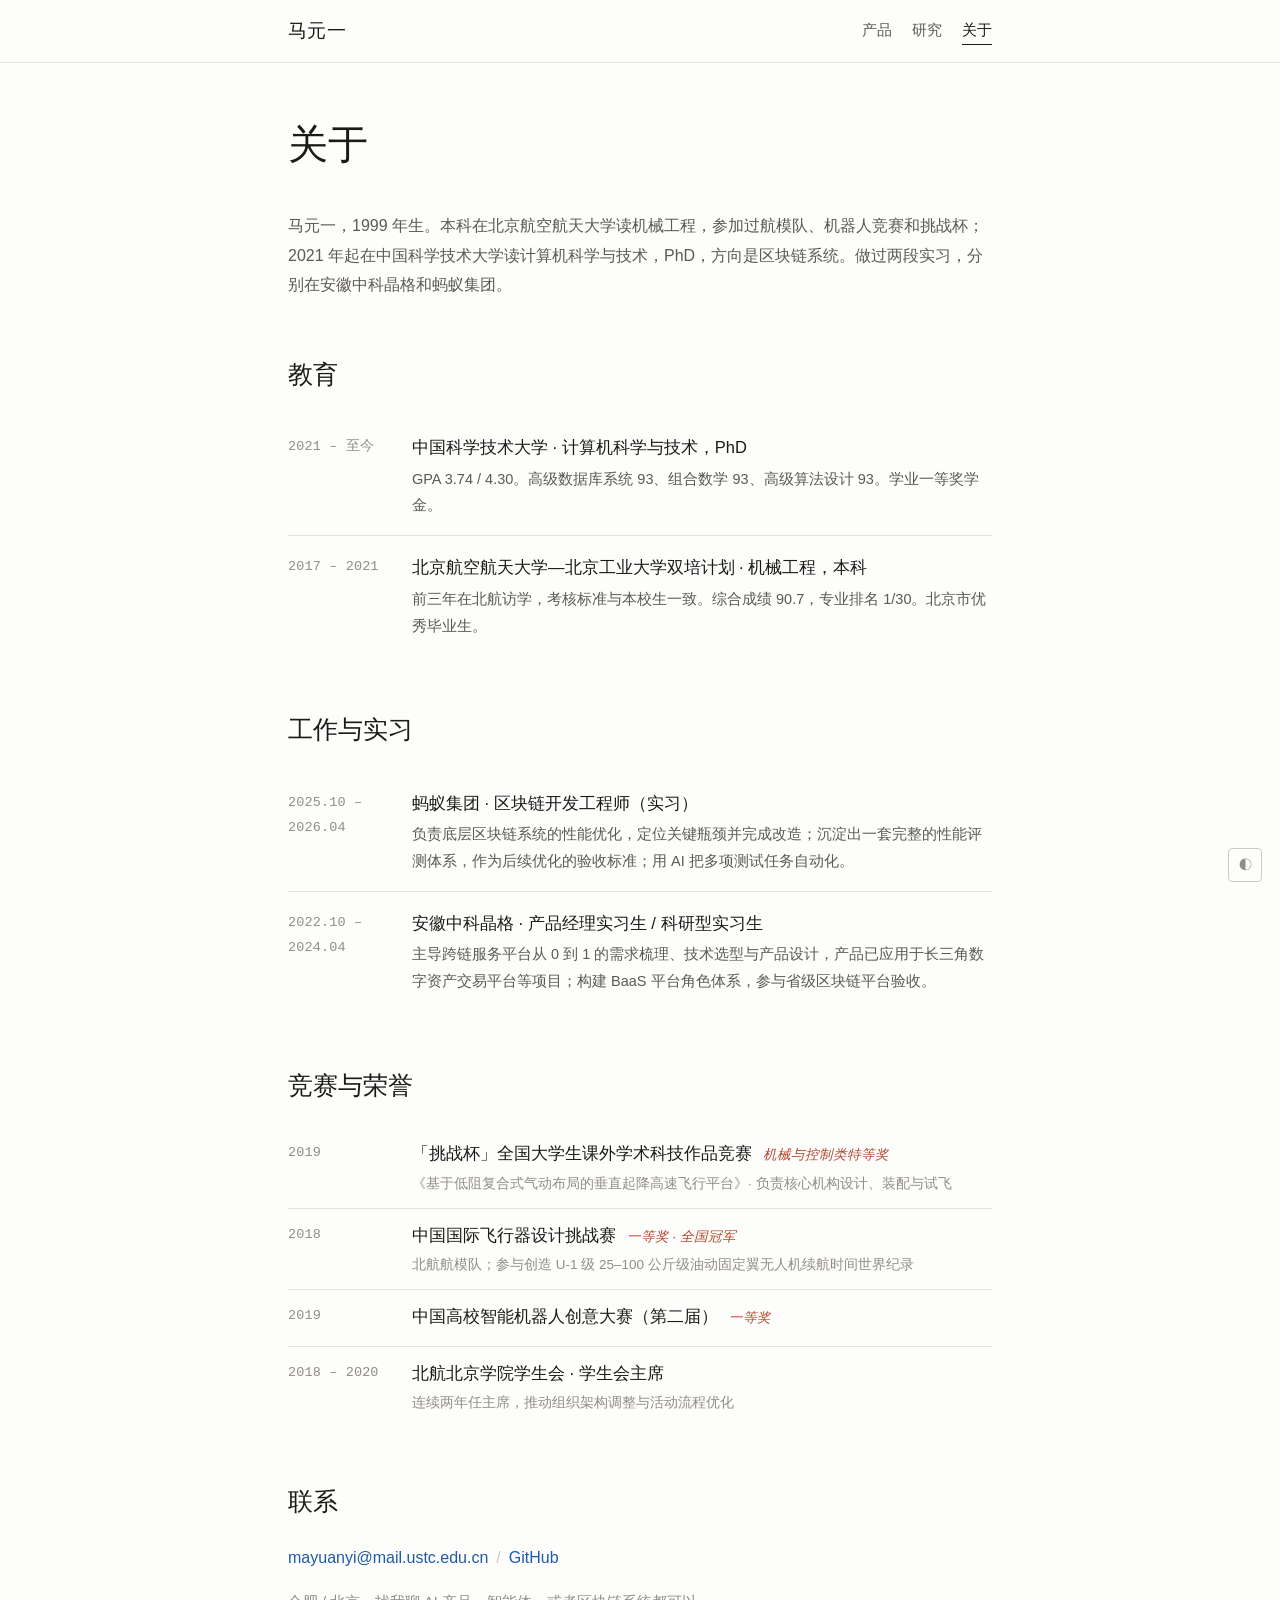
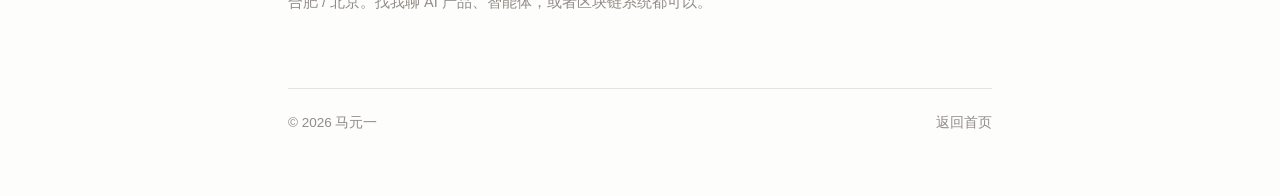
==== about/index.html @ aa87277c "个人网站：首页、产品、研究、关于 产品四页取自作品集原稿（织忆与 ProofMarket 用 HTML 源，探月方舟按 PPT 逐页重排，玩点真的沿用原件）。  Co-Authored-By: Cla" ====
<!doctype html>
<html lang="zh-CN">
<head>
<meta charset="utf-8">
<meta name="viewport" content="width=device-width,initial-scale=1">
<title>关于 · 马元一</title>
<meta name="description" content="马元一的教育背景、工作与实习经历、竞赛与荣誉。">
<link rel="icon" href="data:image/svg+xml,<svg xmlns='http://www.w3.org/2000/svg' viewBox='0 0 100 100'><text y='.92em' font-size='92' font-family='Georgia,serif'>马</text></svg>">
<link rel="stylesheet" href="../assets/style.css">
</head>
<body>

<div class="top">
  <div class="top-in">
    <a class="wordmark" href="../index.html">马元一</a>
    <nav>
      <a href="../products/index.html">产品</a>
      <a href="../research/index.html">研究</a>
      <a href="index.html" aria-current="page">关于</a>
    </nav>
  </div>
</div>

<div class="wrap">

  <div class="masthead">
    <h1>关于</h1>
  </div>

  <div class="prose" style="margin-top:20px">
    <p>马元一，1999 年生。本科在北京航空航天大学读机械工程，参加过航模队、机器人竞赛和挑战杯；2021 年起在中国科学技术大学读计算机科学与技术，PhD，方向是区块链系统。做过两段实习，分别在安徽中科晶格和蚂蚁集团。</p>
  </div>

  <h2 class="serif">教育</h2>
  <ul class="list airy">
    <li><span class="when mono">2021 – 至今</span><div class="body">
      <p class="t">中国科学技术大学 · 计算机科学与技术，PhD</p>
      <p class="d">GPA 3.74 / 4.30。高级数据库系统 93、组合数学 93、高级算法设计 93。学业一等奖学金。</p>
    </div></li>
    <li><span class="when mono">2017 – 2021</span><div class="body">
      <p class="t">北京航空航天大学—北京工业大学双培计划 · 机械工程，本科</p>
      <p class="d">前三年在北航访学，考核标准与本校生一致。综合成绩 90.7，专业排名 1/30。北京市优秀毕业生。</p>
    </div></li>
  </ul>

  <h2 class="serif">工作与实习</h2>
  <ul class="list airy">
    <li><span class="when mono">2025.10 – 2026.04</span><div class="body">
      <p class="t">蚂蚁集团 · 区块链开发工程师（实习）</p>
      <p class="d">负责底层区块链系统的性能优化，定位关键瓶颈并完成改造；沉淀出一套完整的性能评测体系，作为后续优化的验收标准；用 AI 把多项测试任务自动化。</p>
    </div></li>
    <li><span class="when mono">2022.10 – 2024.04</span><div class="body">
      <p class="t">安徽中科晶格 · 产品经理实习生 / 科研型实习生</p>
      <p class="d">主导跨链服务平台从 0 到 1 的需求梳理、技术选型与产品设计，产品已应用于长三角数字资产交易平台等项目；构建 BaaS 平台角色体系，参与省级区块链平台验收。</p>
    </div></li>
  </ul>

  <h2 class="serif">竞赛与荣誉</h2>
  <ul class="list">
    <li><span class="when mono">2019</span><div class="body">
      <p class="t">「挑战杯」全国大学生课外学术科技作品竞赛 <span class="mark">机械与控制类特等奖</span></p>
      <p class="m">《基于低阻复合式气动布局的垂直起降高速飞行平台》· 负责核心机构设计、装配与试飞</p>
    </div></li>
    <li><span class="when mono">2018</span><div class="body">
      <p class="t">中国国际飞行器设计挑战赛 <span class="mark">一等奖 · 全国冠军</span></p>
      <p class="m">北航航模队；参与创造 U-1 级 25–100 公斤级油动固定翼无人机续航时间世界纪录</p>
    </div></li>
    <li><span class="when mono">2019</span><div class="body">
      <p class="t">中国高校智能机器人创意大赛（第二届） <span class="mark">一等奖</span></p>
    </div></li>
    <li><span class="when mono">2018 – 2020</span><div class="body">
      <p class="t">北航北京学院学生会 · 学生会主席</p>
      <p class="m">连续两年任主席，推动组织架构调整与活动流程优化</p>
    </div></li>
  </ul>

  <h2 class="serif">联系</h2>
  <div class="prose">
    <p><a href="mailto:mayuanyi@mail.ustc.edu.cn">mayuanyi@mail.ustc.edu.cn</a><span style="color:var(--rule-2);margin:0 8px">/</span><a href="https://github.com/Yuanyi-Ma" target="_blank" rel="noopener">GitHub</a></p>
    <p style="font-size:14.5px;color:var(--ink-3)">合肥 / 北京。找我聊 AI 产品、智能体，或者区块链系统都可以。</p>
  </div>

  <footer>
    <span>© 2026 马元一</span>
    <span><a href="../index.html">返回首页</a></span>
  </footer>

</div>

<button id="themeBtn" type="button" aria-label="切换深色模式">◐</button>
<script src="../assets/theme.js"></script>
</body>
</html>
---- assets/style.css ----
/* 马元一 · 个人网站 —— 共用样式
   设计基线来自 _research/2026-09-10-个人主页的视觉与版式.md：
   近白底、衬线大标题、条目为「左日期 / 右内容」两列行、
   不用卡片与阴影、链接行为纯文本。 */

:root{
  --bg:#FDFDFC; --bg-2:#F4F2EF;
  --ink:#1A1A19; --ink-2:#5C5955; --ink-3:#918C86;
  --link:#1F5AA6; --link-2:#5B87BE;
  --rule:#E6E2DC; --rule-2:#CFC9C1;
  --mark:#B4472C;
}
@media (prefers-color-scheme:dark){
  :root:not([data-theme="light"]){
    --bg:#121211; --bg-2:#1C1B19;
    --ink:#EDEAE5; --ink-2:#ADA79F; --ink-3:#7C7770;
    --link:#79A9E0; --link-2:#5E86B4;
    --rule:#2A2825; --rule-2:#3B3833;
    --mark:#DE8266;
  }
}
:root[data-theme="dark"]{
  --bg:#121211; --bg-2:#1C1B19;
  --ink:#EDEAE5; --ink-2:#ADA79F; --ink-3:#7C7770;
  --link:#79A9E0; --link-2:#5E86B4;
  --rule:#2A2825; --rule-2:#3B3833;
  --mark:#DE8266;
}

*{box-sizing:border-box}
html{-webkit-text-size-adjust:100%}
body{
  margin:0; background:var(--bg); color:var(--ink);
  font-family:-apple-system,BlinkMacSystemFont,"PingFang SC","Hiragino Sans GB","Microsoft YaHei","Source Han Sans SC","Noto Sans CJK SC","Helvetica Neue",Arial,sans-serif;
  font-size:16px; line-height:1.85; -webkit-font-smoothing:antialiased;
}
.serif{
  font-family:Georgia,"Songti SC","Source Han Serif SC","Noto Serif CJK SC","Times New Roman",serif;
}
.mono{font-family:ui-monospace,SFMono-Regular,"SF Mono",Menlo,Consolas,monospace}

a{color:var(--link); text-decoration:none}
a:hover{text-decoration:underline; text-underline-offset:3px}
p{margin:0 0 16px}
img{max-width:100%}

.wrap{max-width:760px; margin:0 auto; padding:0 28px}
.wrap.wide{max-width:1000px}

/* ── 顶栏 ─────────────────────────────── */
.top{border-bottom:1px solid var(--rule)}
.top-in{
  max-width:760px; margin:0 auto; padding:0 28px; height:62px;
  display:flex; align-items:center; gap:26px;
}
.wide-top .top-in{max-width:1000px}
.wordmark{
  font-family:Georgia,"Songti SC","Source Han Serif SC","Times New Roman",serif;
  font-size:19px; color:var(--ink); letter-spacing:.02em;
}
.wordmark:hover{text-decoration:none; color:var(--link)}
.top nav{margin-left:auto; display:flex; gap:20px}
.top nav a{color:var(--ink-2); font-size:14.5px}
.top nav a:hover{color:var(--link)}
.top nav a[aria-current="page"]{color:var(--ink); border-bottom:1px solid var(--ink)}

/* ── 页面标题 ─────────────────────────── */
.masthead{padding:56px 0 8px}
.masthead h1{
  font-family:Georgia,"Songti SC","Source Han Serif SC","Times New Roman",serif;
  font-size:clamp(30px,5vw,40px); font-weight:normal; letter-spacing:-.01em;
  margin:0 0 12px; line-height:1.3;
}
.masthead .sub{color:var(--ink-2); font-size:16px; margin:0; max-width:40em}

h2{
  font-family:Georgia,"Songti SC","Source Han Serif SC","Times New Roman",serif;
  font-size:25px; font-weight:normal; letter-spacing:-.005em;
  margin:52px 0 18px; color:var(--ink);
}
h3{font-size:17px; font-weight:600; margin:0 0 6px}

/* ── 首页 ─────────────────────────────── */
.hero{display:flex; gap:32px; align-items:flex-start; padding:56px 0 8px}
@media(max-width:620px){ .hero{flex-direction:column; gap:22px; padding-top:40px} }
.hero .portrait{width:168px; flex:none}
.hero .portrait img{display:block; width:100%; border-radius:2px}
.hero .say{flex:1; min-width:0}
.hero .say p{font-size:16.5px; margin:0 0 12px; color:var(--ink)}
.hero .say p.dim{color:var(--ink-2)}
.linkrow{margin-top:20px; color:var(--ink-3); font-size:15px}
.linkrow a{margin:0}
.linkrow .sep{color:var(--rule-2); margin:0 7px}

/* ── 两列行（全站主力组件）───────────── */
.list{margin:0; padding:0; list-style:none}
.list > li{
  display:grid; grid-template-columns:104px 1fr; gap:20px;
  padding:11px 0; border-bottom:1px solid var(--rule);
}
.list.airy > li{padding:16px 0}
.list.plain > li{border-bottom:0; padding:6px 0}
.list > li:last-child{border-bottom:0}
.list .when{color:var(--ink-3); font-size:13.5px; padding-top:3px; letter-spacing:.01em}
.list .body{min-width:0}
.list .body .t{font-size:16.5px; color:var(--ink); margin:0 0 3px}
.list .body .t a{color:var(--link)}
.list .body .d{font-size:14.5px; color:var(--ink-2); margin:0}
.list .body .m{font-size:13.5px; color:var(--ink-3); margin:3px 0 0}
@media(max-width:620px){
  .list > li{grid-template-columns:1fr; gap:2px}
  .list .when{padding-top:0}
}

/* 论文 / 作品的小按钮行 */
.chips{margin-top:7px; display:flex; flex-wrap:wrap; gap:6px}
.chips a, .chips span{
  font-size:12px; line-height:1.7; padding:0 7px; border:1px solid var(--rule-2);
  border-radius:3px; color:var(--ink-2);
}
.chips a:hover{border-color:var(--link); color:var(--link); text-decoration:none}
.chips .none{border-style:dashed; color:var(--ink-3)}
.venue{
  display:inline-block; font-size:11.5px; letter-spacing:.04em; color:#fff; background:var(--ink);
  padding:1px 7px; border-radius:3px; margin-right:7px; vertical-align:2px; white-space:nowrap;
}
.venue.sub{background:var(--ink-3)}
.mark{color:var(--mark); font-style:italic; font-size:13.5px; margin-left:6px}

/* ── 产品条目（带缩略图）───────────────── */
.entries{margin:0; padding:0; list-style:none}
.entries > li{
  display:grid; grid-template-columns:224px 1fr; gap:26px;
  padding:26px 0; border-bottom:1px solid var(--rule); align-items:start;
}
.entries > li:last-child{border-bottom:0}
.entries .shot{display:block; border:1px solid var(--rule); background:var(--bg-2)}
.entries .shot img{display:block; width:100%; height:auto}
.entries h3{font-size:19px; font-weight:600; margin:0 0 2px}
.entries h3 a{color:var(--ink)}
.entries h3 a:hover{color:var(--link)}
.entries .one{font-size:15px; color:var(--ink-2); margin:0 0 8px}
.entries .note{font-size:14px; color:var(--ink-2); margin:0 0 8px}
.entries .meta{font-size:13.5px; color:var(--ink-3); margin:0 0 8px}
@media(max-width:620px){ .entries > li{grid-template-columns:1fr; gap:14px} }

/* ── 正文段落区 ───────────────────────── */
.prose p{color:var(--ink-2); font-size:16px}
.prose p strong{color:var(--ink); font-weight:600}
.prose ul{margin:0 0 16px; padding-left:1.2em; color:var(--ink-2)}
.prose li{margin-bottom:5px}

/* ── 作品详情 ─────────────────────────── */
.slide{border:1px solid var(--rule); margin:26px 0 8px; background:var(--bg-2)}
.slide img{display:block; width:100%; height:auto}
.caption{font-size:13px; color:var(--ink-3); margin:0 0 32px}

/* ── 页脚 ─────────────────────────────── */
footer{
  border-top:1px solid var(--rule); margin-top:72px; padding:22px 0 60px;
  font-size:13.5px; color:var(--ink-3);
  display:flex; justify-content:space-between; gap:14px; flex-wrap:wrap;
}
footer a{color:var(--ink-3)}

#themeBtn{
  position:fixed; right:18px; bottom:18px; z-index:60;
  width:34px; height:34px; border-radius:4px; cursor:pointer; font-size:13px;
  background:var(--bg); border:1px solid var(--rule-2); color:var(--ink-3);
  display:grid; place-items:center;
}
#themeBtn:hover{border-color:var(--link); color:var(--link)}
@media print{ #themeBtn{display:none} }

/* 作品集页面铺开 */
.deck{margin:26px 0 10px}
.deck img{display:block; width:100%; height:auto; border:1px solid var(--rule); margin-bottom:14px; background:#fff}
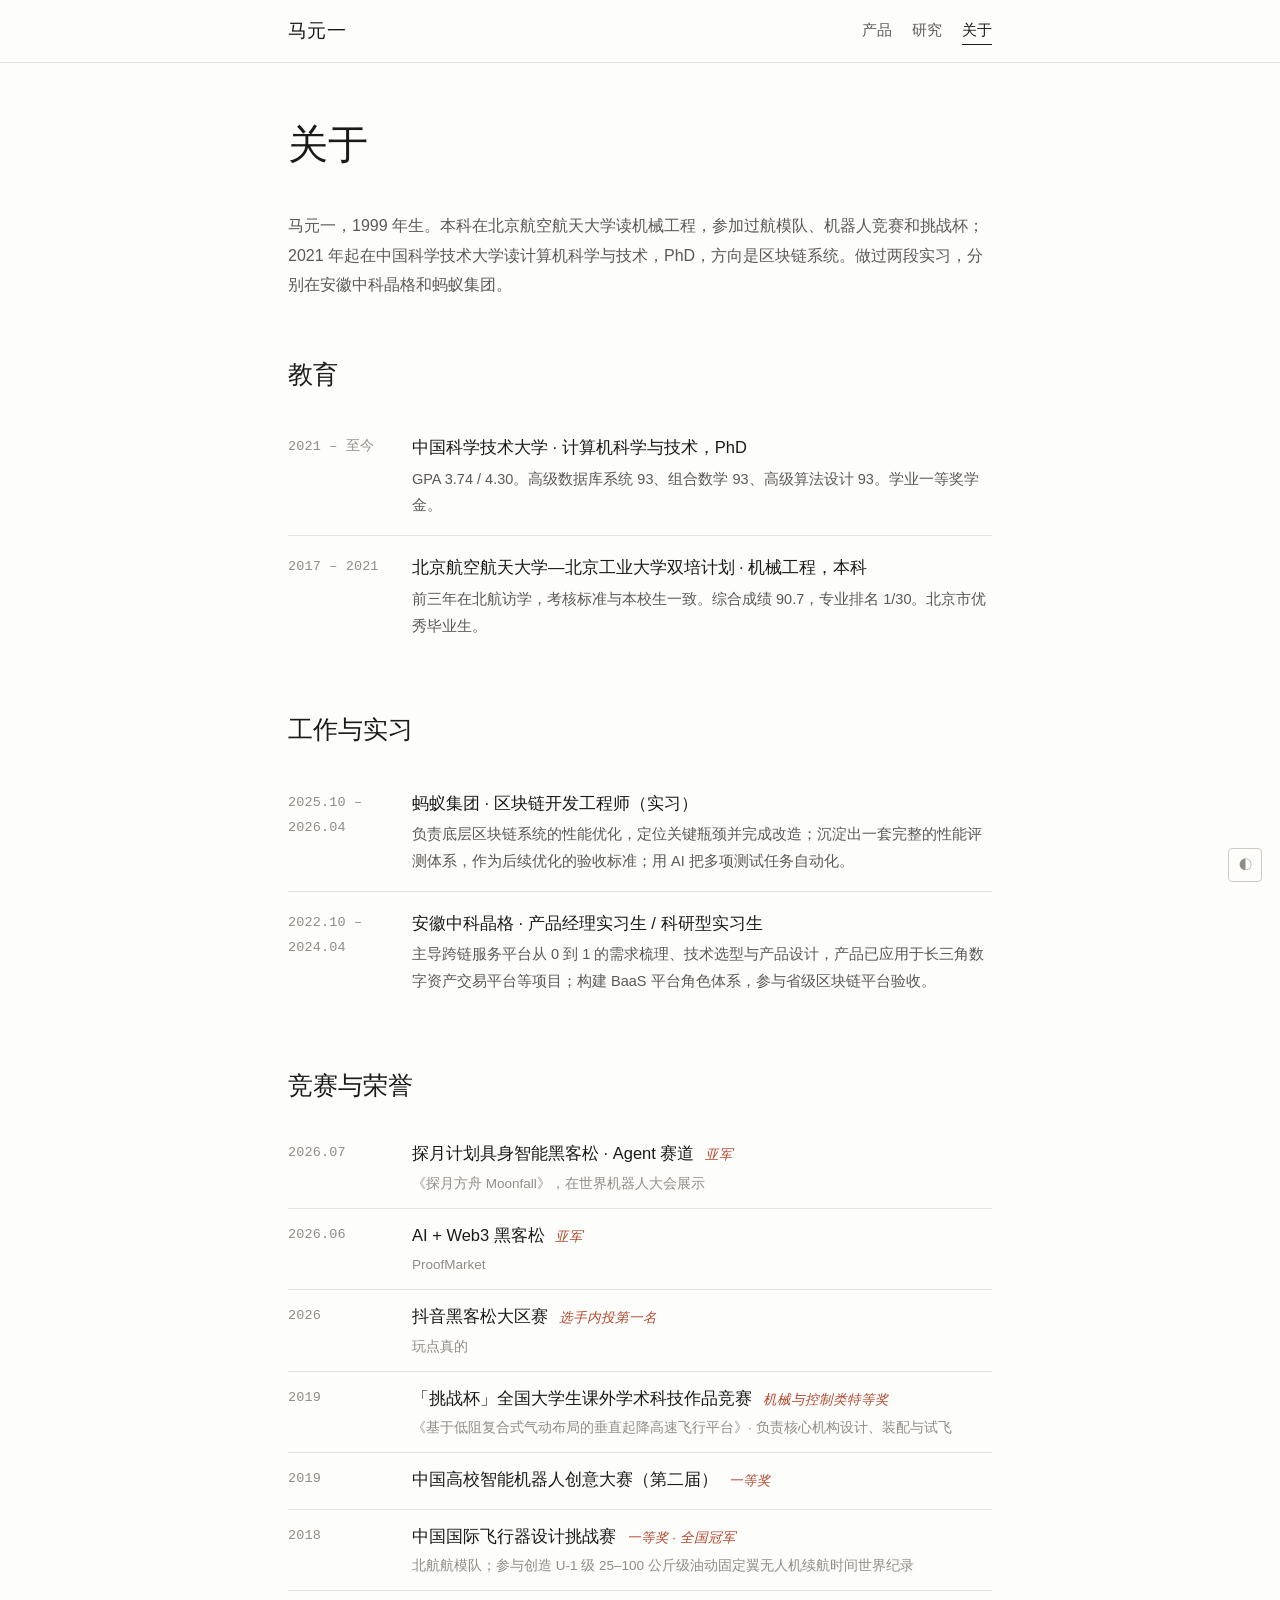
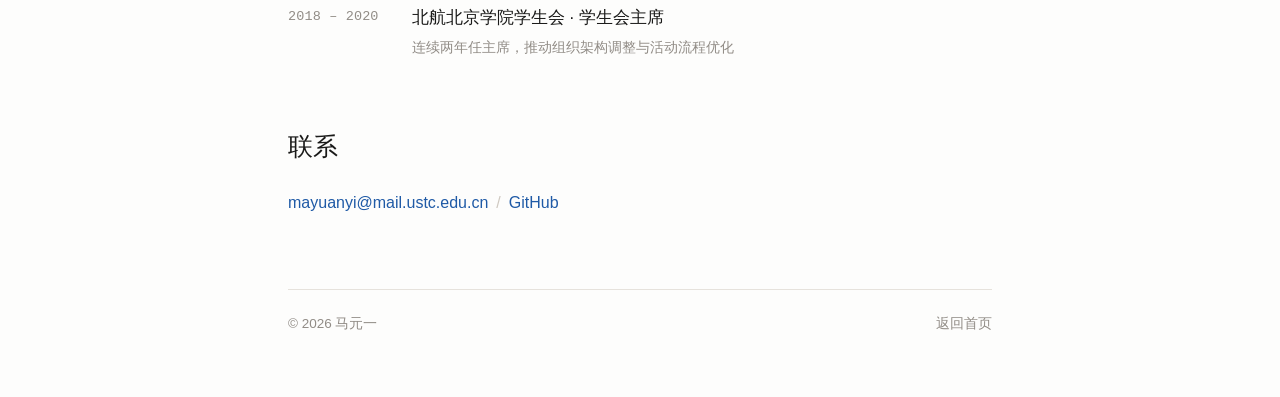
==== commit fc603855: "按审阅结果修主页排版与内容 - 删除私募投研系统；关于页删去无出处的"合肥 / 北京"一句 - FreeFlow 年份改为 2026，首页 FusionChain 标题挂 DOI，首页加英文名 - 关" ====
--- a/about/index.html
+++ b/about/index.html
@@ -57,16 +57,28 @@
 
   <h2 class="serif">竞赛与荣誉</h2>
   <ul class="list">
+    <li><span class="when mono">2026.07</span><div class="body">
+      <p class="t">探月计划具身智能黑客松 · Agent 赛道 <span class="mark">亚军</span></p>
+      <p class="m">《探月方舟 Moonfall》，在世界机器人大会展示</p>
+    </div></li>
+    <li><span class="when mono">2026.06</span><div class="body">
+      <p class="t">AI + Web3 黑客松 <span class="mark">亚军</span></p>
+      <p class="m">ProofMarket</p>
+    </div></li>
+    <li><span class="when mono">2026</span><div class="body">
+      <p class="t">抖音黑客松大区赛 <span class="mark">选手内投第一名</span></p>
+      <p class="m">玩点真的</p>
+    </div></li>
     <li><span class="when mono">2019</span><div class="body">
       <p class="t">「挑战杯」全国大学生课外学术科技作品竞赛 <span class="mark">机械与控制类特等奖</span></p>
       <p class="m">《基于低阻复合式气动布局的垂直起降高速飞行平台》· 负责核心机构设计、装配与试飞</p>
     </div></li>
+    <li><span class="when mono">2019</span><div class="body">
+      <p class="t">中国高校智能机器人创意大赛（第二届） <span class="mark">一等奖</span></p>
+    </div></li>
     <li><span class="when mono">2018</span><div class="body">
       <p class="t">中国国际飞行器设计挑战赛 <span class="mark">一等奖 · 全国冠军</span></p>
       <p class="m">北航航模队；参与创造 U-1 级 25–100 公斤级油动固定翼无人机续航时间世界纪录</p>
-    </div></li>
-    <li><span class="when mono">2019</span><div class="body">
-      <p class="t">中国高校智能机器人创意大赛（第二届） <span class="mark">一等奖</span></p>
     </div></li>
     <li><span class="when mono">2018 – 2020</span><div class="body">
       <p class="t">北航北京学院学生会 · 学生会主席</p>
@@ -77,7 +89,6 @@
   <h2 class="serif">联系</h2>
   <div class="prose">
     <p><a href="mailto:mayuanyi@mail.ustc.edu.cn">mayuanyi@mail.ustc.edu.cn</a><span style="color:var(--rule-2);margin:0 8px">/</span><a href="https://github.com/Yuanyi-Ma" target="_blank" rel="noopener">GitHub</a></p>
-    <p style="font-size:14.5px;color:var(--ink-3)">合肥 / 北京。找我聊 AI 产品、智能体，或者区块链系统都可以。</p>
   </div>
 
   <footer>
--- a/assets/style.css
+++ b/assets/style.css
@@ -45,7 +45,6 @@
 img{max-width:100%}
 
 .wrap{max-width:760px; margin:0 auto; padding:0 28px}
-.wrap.wide{max-width:1000px}
 
 /* ── 顶栏 ─────────────────────────────── */
 .top{border-bottom:1px solid var(--rule)}
@@ -53,7 +52,6 @@
   max-width:760px; margin:0 auto; padding:0 28px; height:62px;
   display:flex; align-items:center; gap:26px;
 }
-.wide-top .top-in{max-width:1000px}
 .wordmark{
   font-family:Georgia,"Songti SC","Source Han Serif SC","Times New Roman",serif;
   font-size:19px; color:var(--ink); letter-spacing:.02em;
@@ -130,19 +128,19 @@
 /* ── 产品条目（带缩略图）───────────────── */
 .entries{margin:0; padding:0; list-style:none}
 .entries > li{
-  display:grid; grid-template-columns:224px 1fr; gap:26px;
+  display:grid; grid-template-columns:200px 1fr; gap:24px;
   padding:26px 0; border-bottom:1px solid var(--rule); align-items:start;
 }
 .entries > li:last-child{border-bottom:0}
-.entries .shot{display:block; border:1px solid var(--rule); background:var(--bg-2)}
-.entries .shot img{display:block; width:100%; height:auto}
+.entries .shot{display:block; border:1px solid var(--rule); background:var(--bg-2); aspect-ratio:4/3; overflow:hidden}
+.entries .shot img{display:block; width:100%; height:100%; object-fit:cover; object-position:top center}
 .entries h3{font-size:19px; font-weight:600; margin:0 0 2px}
 .entries h3 a{color:var(--ink)}
 .entries h3 a:hover{color:var(--link)}
 .entries .one{font-size:15px; color:var(--ink-2); margin:0 0 8px}
 .entries .note{font-size:14px; color:var(--ink-2); margin:0 0 8px}
 .entries .meta{font-size:13.5px; color:var(--ink-3); margin:0 0 8px}
-@media(max-width:620px){ .entries > li{grid-template-columns:1fr; gap:14px} }
+@media(max-width:620px){ .entries > li{grid-template-columns:1fr; gap:14px} .entries .shot{aspect-ratio:16/9} }
 
 /* ── 正文段落区 ───────────────────────── */
 .prose p{color:var(--ink-2); font-size:16px}
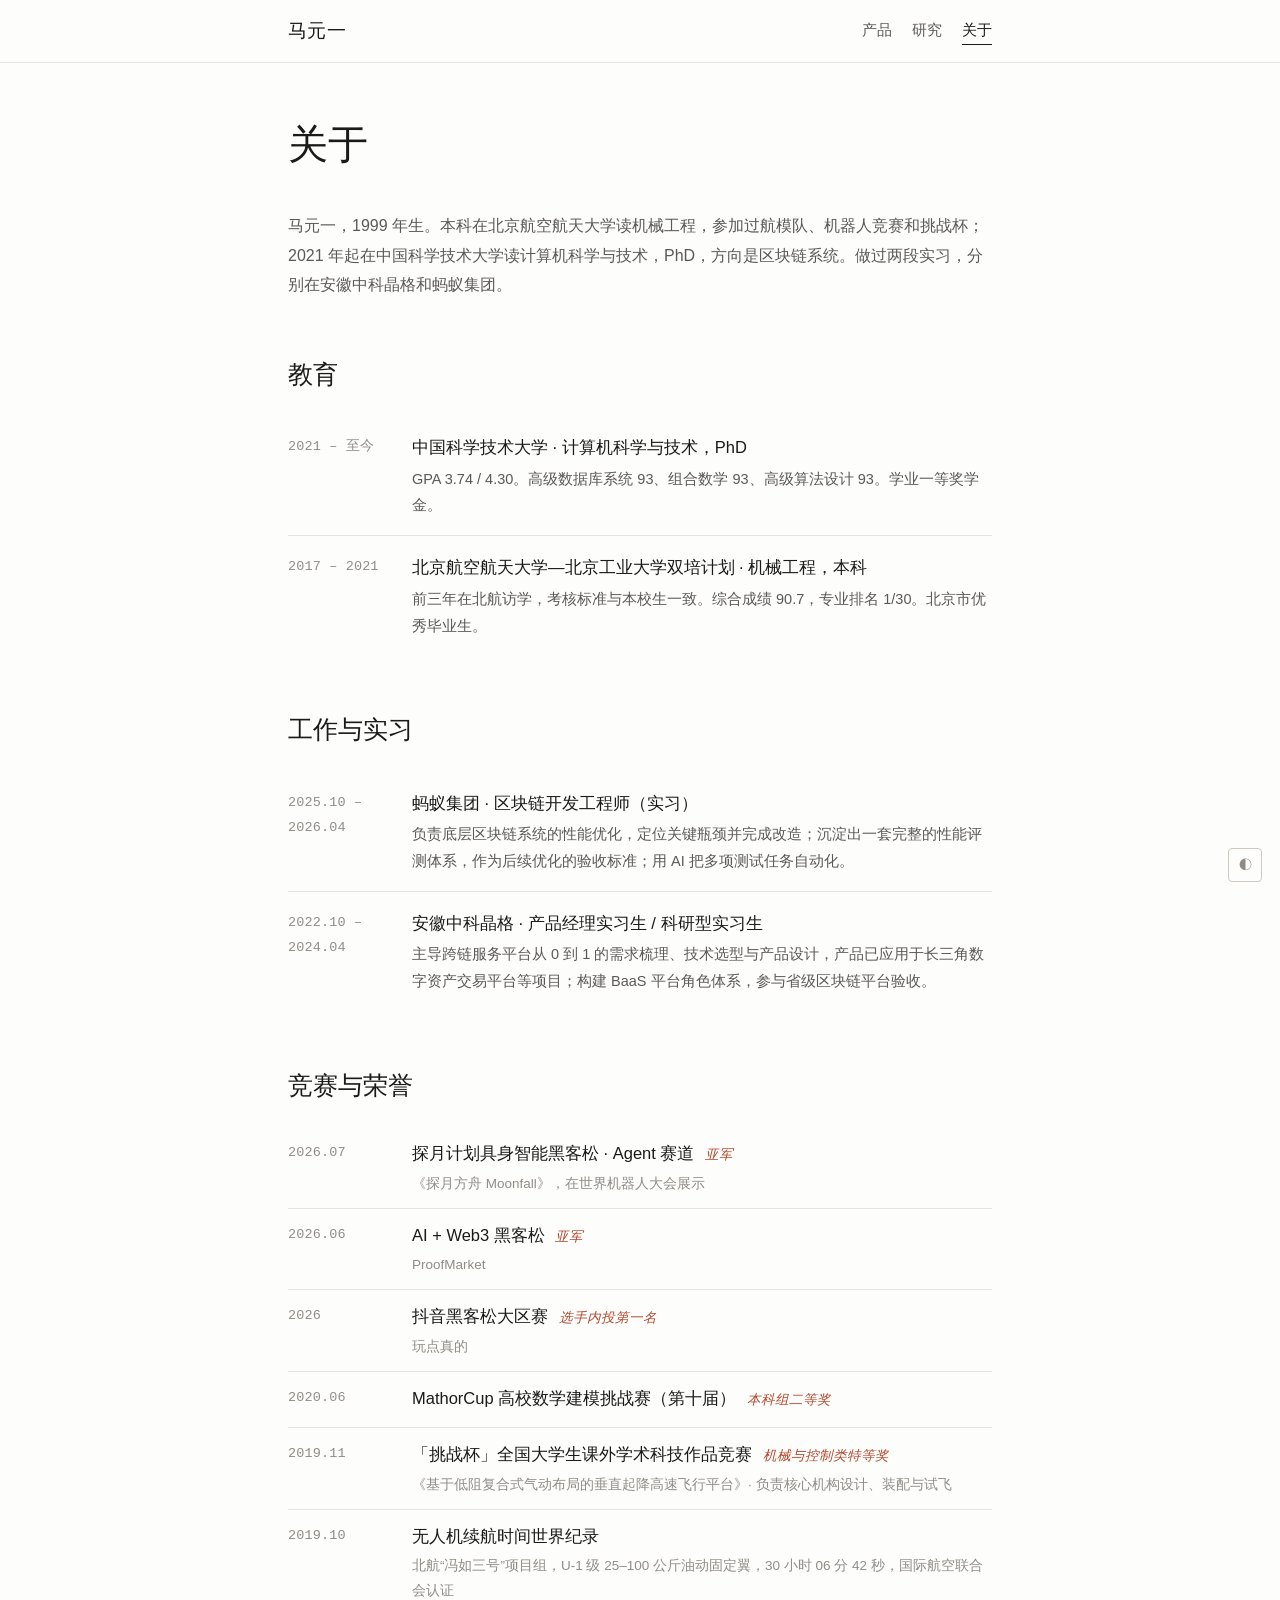
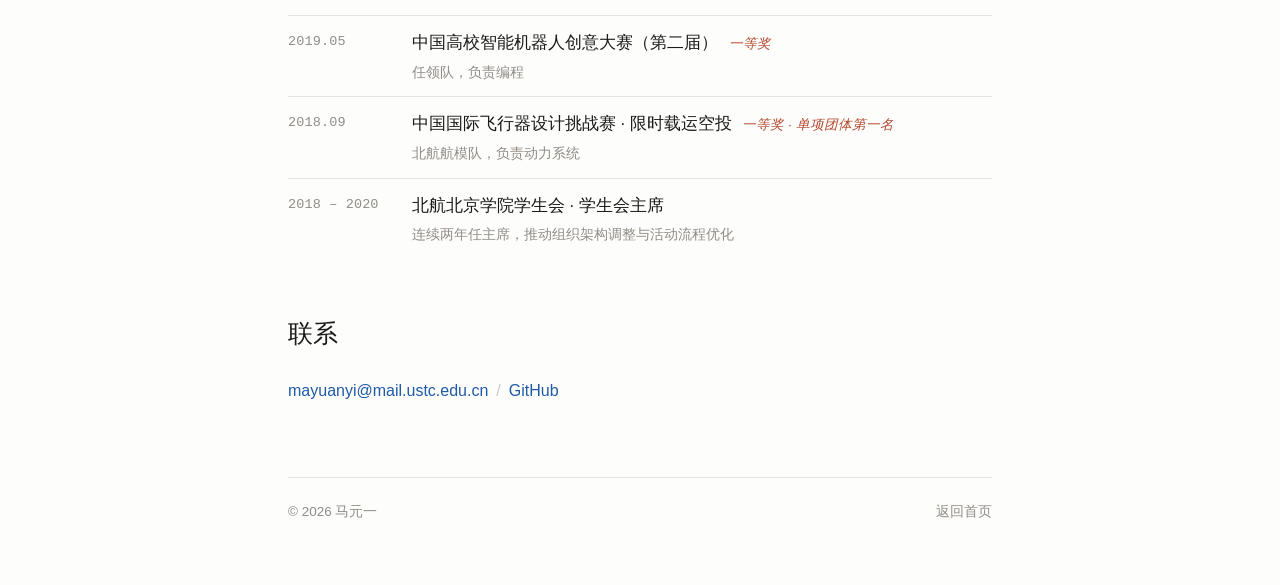
==== commit 5db2c5a7: "首页新增本科竞赛一栏，按证书更正关于页本科奖项 - 首页「本科竞赛」：飞行器设计挑战赛、机器人创意大赛、世界纪录、挑战杯、MathorCup - 关于页：世界纪录与 2018 航模队比赛拆开，补 Ma" ====
--- a/about/index.html
+++ b/about/index.html
@@ -69,16 +69,24 @@
       <p class="t">抖音黑客松大区赛 <span class="mark">选手内投第一名</span></p>
       <p class="m">玩点真的</p>
     </div></li>
-    <li><span class="when mono">2019</span><div class="body">
+    <li><span class="when mono">2020.06</span><div class="body">
+      <p class="t">MathorCup 高校数学建模挑战赛（第十届） <span class="mark">本科组二等奖</span></p>
+    </div></li>
+    <li><span class="when mono">2019.11</span><div class="body">
       <p class="t">「挑战杯」全国大学生课外学术科技作品竞赛 <span class="mark">机械与控制类特等奖</span></p>
       <p class="m">《基于低阻复合式气动布局的垂直起降高速飞行平台》· 负责核心机构设计、装配与试飞</p>
     </div></li>
-    <li><span class="when mono">2019</span><div class="body">
+    <li><span class="when mono">2019.10</span><div class="body">
+      <p class="t">无人机续航时间世界纪录</p>
+      <p class="m">北航“冯如三号”项目组，U-1 级 25–100 公斤油动固定翼，30 小时 06 分 42 秒，国际航空联合会认证</p>
+    </div></li>
+    <li><span class="when mono">2019.05</span><div class="body">
       <p class="t">中国高校智能机器人创意大赛（第二届） <span class="mark">一等奖</span></p>
+      <p class="m">任领队，负责编程</p>
     </div></li>
-    <li><span class="when mono">2018</span><div class="body">
-      <p class="t">中国国际飞行器设计挑战赛 <span class="mark">一等奖 · 全国冠军</span></p>
-      <p class="m">北航航模队；参与创造 U-1 级 25–100 公斤级油动固定翼无人机续航时间世界纪录</p>
+    <li><span class="when mono">2018.09</span><div class="body">
+      <p class="t">中国国际飞行器设计挑战赛 · 限时载运空投 <span class="mark">一等奖 · 单项团体第一名</span></p>
+      <p class="m">北航航模队，负责动力系统</p>
     </div></li>
     <li><span class="when mono">2018 – 2020</span><div class="body">
       <p class="t">北航北京学院学生会 · 学生会主席</p>
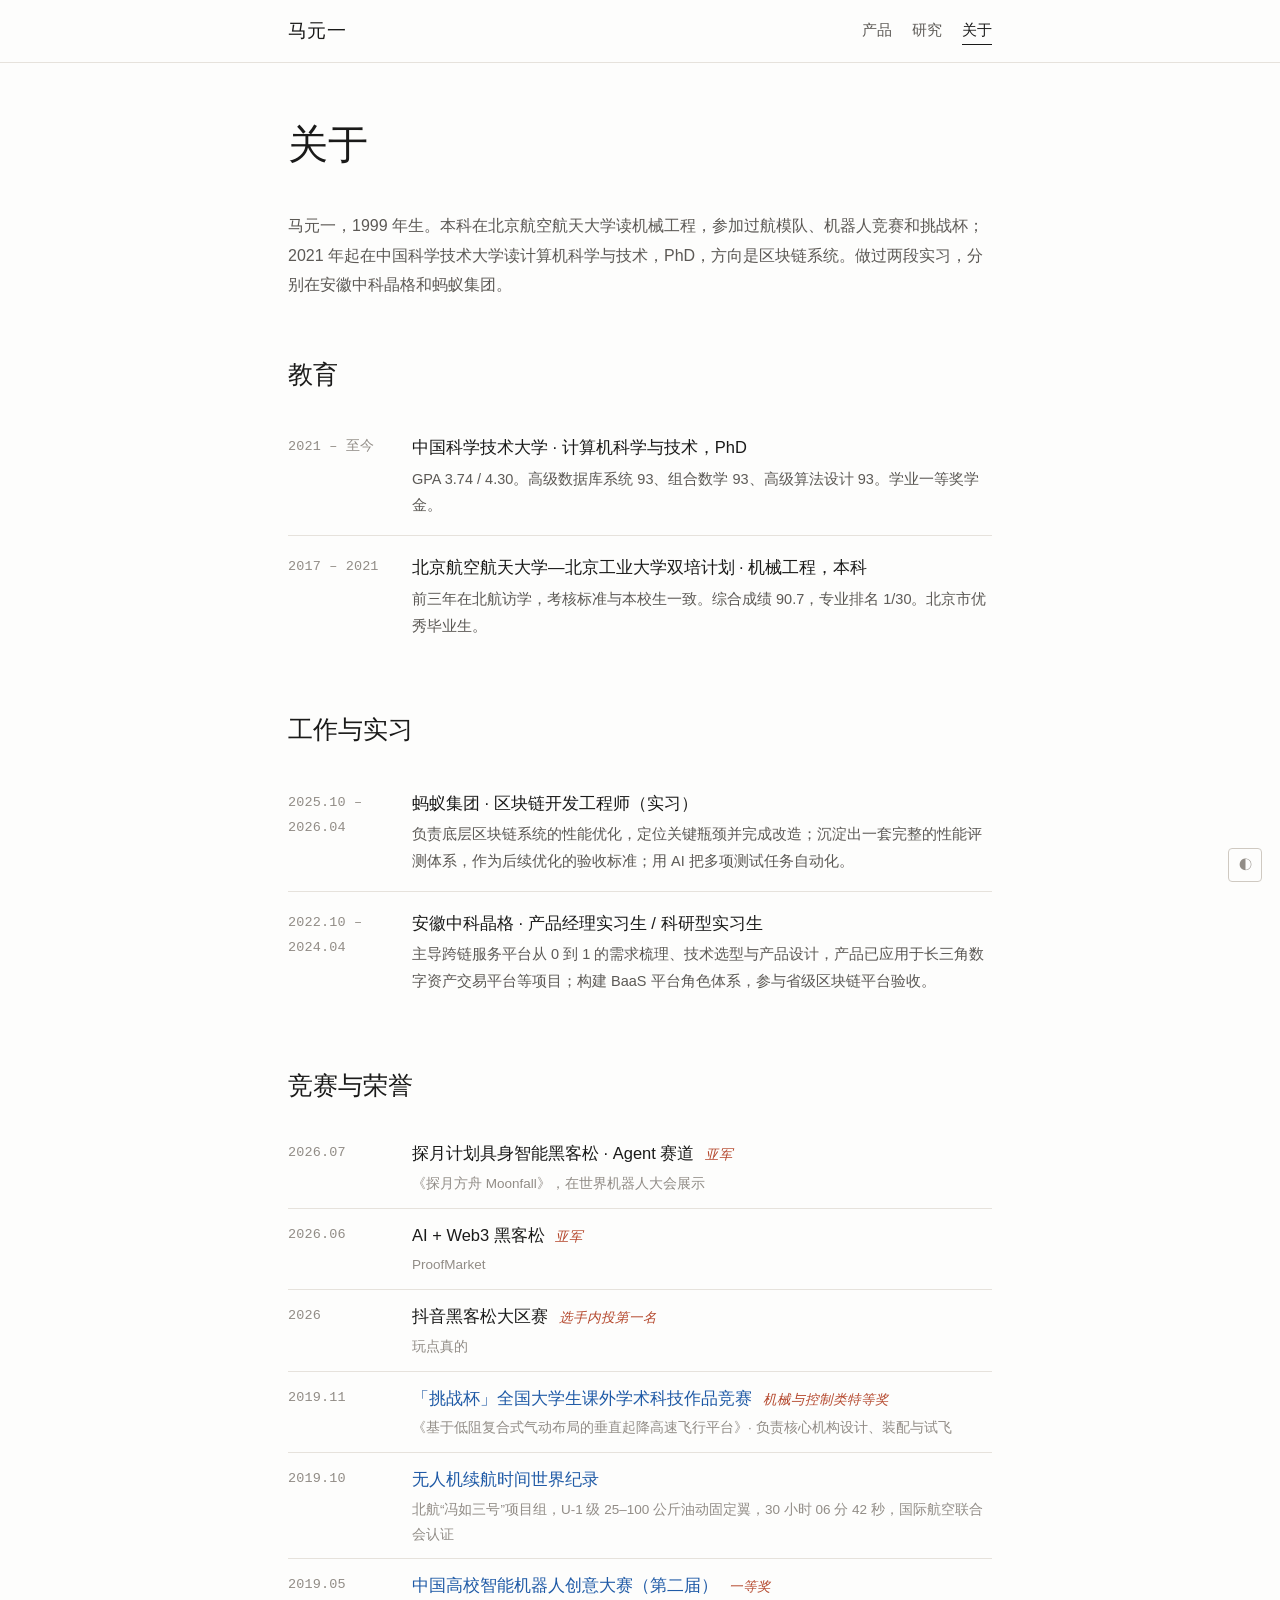
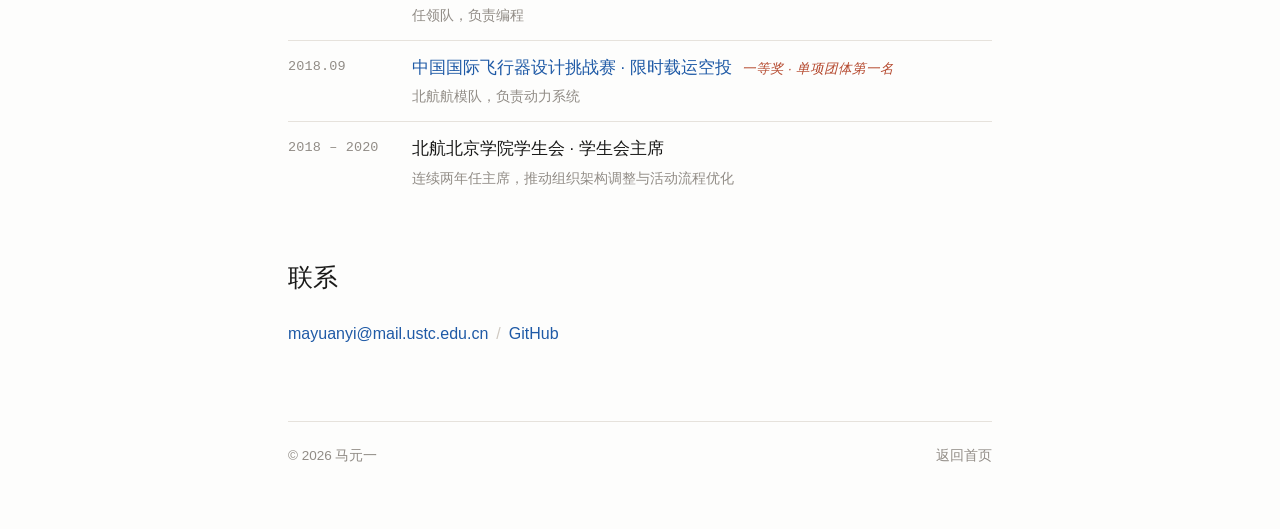
==== commit 476152ce: "本科竞赛每项单独成页，配照片；去掉数学建模 - 新增 competitions/ 四个详情页：挑战杯、冯如三号世界纪录、机器人创意大赛、飞行器设计挑战赛 - 照片取自本科答辩材料，放在 assets/" ====
--- a/about/index.html
+++ b/about/index.html
@@ -69,23 +69,20 @@
       <p class="t">抖音黑客松大区赛 <span class="mark">选手内投第一名</span></p>
       <p class="m">玩点真的</p>
     </div></li>
-    <li><span class="when mono">2020.06</span><div class="body">
-      <p class="t">MathorCup 高校数学建模挑战赛（第十届） <span class="mark">本科组二等奖</span></p>
-    </div></li>
     <li><span class="when mono">2019.11</span><div class="body">
-      <p class="t">「挑战杯」全国大学生课外学术科技作品竞赛 <span class="mark">机械与控制类特等奖</span></p>
+      <p class="t"><a href="../competitions/tiaozhanbei.html">「挑战杯」全国大学生课外学术科技作品竞赛</a> <span class="mark">机械与控制类特等奖</span></p>
       <p class="m">《基于低阻复合式气动布局的垂直起降高速飞行平台》· 负责核心机构设计、装配与试飞</p>
     </div></li>
     <li><span class="when mono">2019.10</span><div class="body">
-      <p class="t">无人机续航时间世界纪录</p>
+      <p class="t"><a href="../competitions/fengru.html">无人机续航时间世界纪录</a></p>
       <p class="m">北航“冯如三号”项目组，U-1 级 25–100 公斤油动固定翼，30 小时 06 分 42 秒，国际航空联合会认证</p>
     </div></li>
     <li><span class="when mono">2019.05</span><div class="body">
-      <p class="t">中国高校智能机器人创意大赛（第二届） <span class="mark">一等奖</span></p>
+      <p class="t"><a href="../competitions/robot.html">中国高校智能机器人创意大赛（第二届）</a> <span class="mark">一等奖</span></p>
       <p class="m">任领队，负责编程</p>
     </div></li>
     <li><span class="when mono">2018.09</span><div class="body">
-      <p class="t">中国国际飞行器设计挑战赛 · 限时载运空投 <span class="mark">一等奖 · 单项团体第一名</span></p>
+      <p class="t"><a href="../competitions/cadc.html">中国国际飞行器设计挑战赛 · 限时载运空投</a> <span class="mark">一等奖 · 单项团体第一名</span></p>
       <p class="m">北航航模队，负责动力系统</p>
     </div></li>
     <li><span class="when mono">2018 – 2020</span><div class="body">
--- a/assets/style.css
+++ b/assets/style.css
@@ -173,3 +173,16 @@
 /* 作品集页面铺开 */
 .deck{margin:26px 0 10px}
 .deck img{display:block; width:100%; height:auto; border:1px solid var(--rule); margin-bottom:14px; background:#fff}
+
+/* ── 本科竞赛详情 ─────────────────────── */
+.facts{margin:26px 0 8px; padding:0; list-style:none; border-top:1px solid var(--rule)}
+.facts li{display:grid; grid-template-columns:104px 1fr; gap:20px; padding:9px 0; border-bottom:1px solid var(--rule); font-size:15px; color:var(--ink-2)}
+.facts li b{font-weight:normal; color:var(--ink-3); font-size:14px}
+@media(max-width:620px){ .facts li{grid-template-columns:1fr; gap:0} }
+.gallery{display:grid; grid-template-columns:1fr 1fr; gap:14px; margin:22px 0 8px}
+.gallery figure{margin:0}
+.gallery figure.full{grid-column:1 / -1}
+.gallery img{display:block; width:100%; height:auto; border:1px solid var(--rule); background:var(--bg-2)}
+.gallery figcaption{font-size:13px; color:var(--ink-3); margin-top:6px; line-height:1.6}
+@media(max-width:620px){ .gallery{grid-template-columns:1fr} }
+.backline{font-size:14.5px; color:var(--ink-3); margin-top:40px}
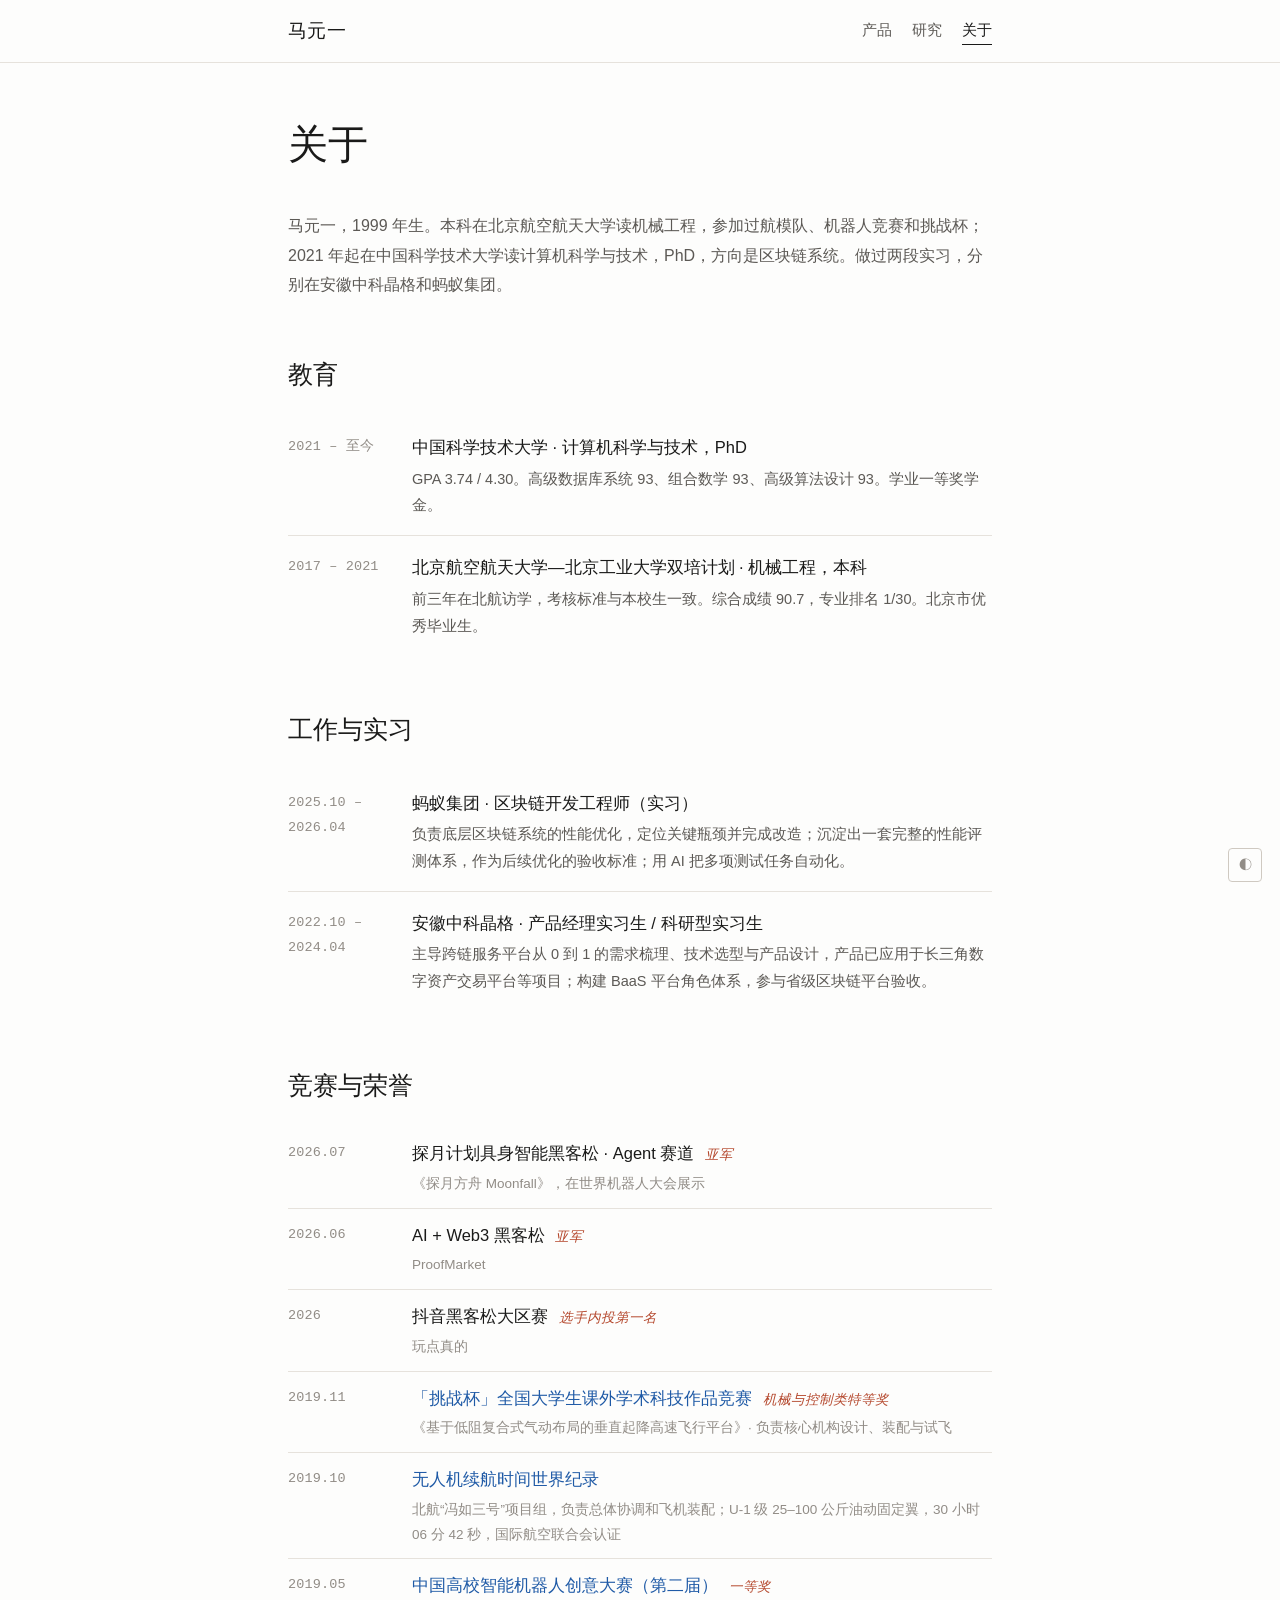
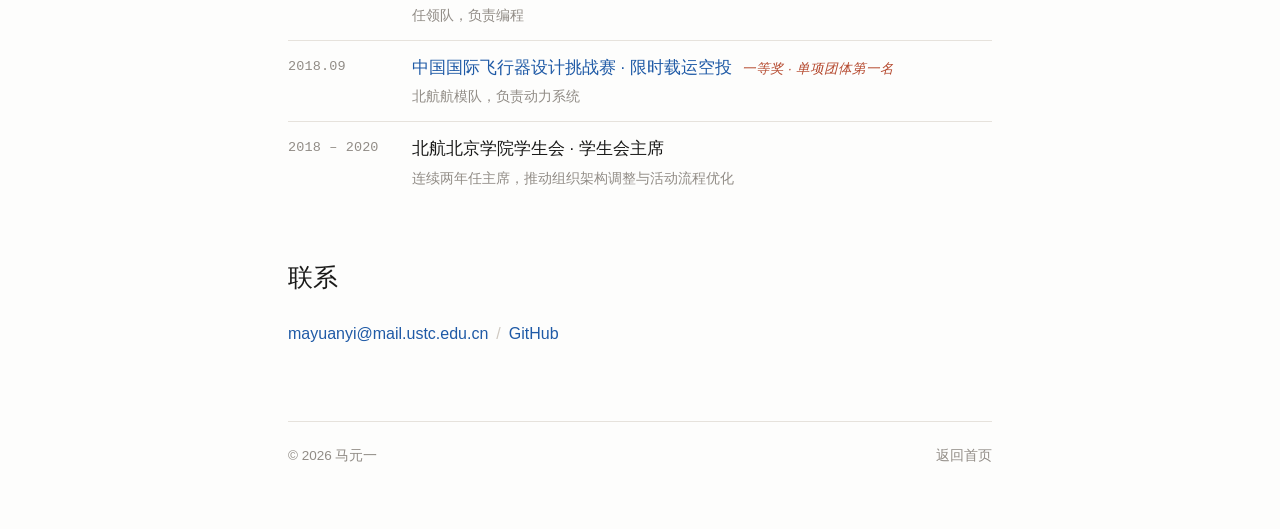
==== commit ab62d8a9: "冯如三号补上分工：总体协调和飞机装配 Co-Authored-By: Claude Opus 5 <noreply@anthropic.com>" ====
--- a/about/index.html
+++ b/about/index.html
@@ -75,7 +75,7 @@
     </div></li>
     <li><span class="when mono">2019.10</span><div class="body">
       <p class="t"><a href="../competitions/fengru.html">无人机续航时间世界纪录</a></p>
-      <p class="m">北航“冯如三号”项目组，U-1 级 25–100 公斤油动固定翼，30 小时 06 分 42 秒，国际航空联合会认证</p>
+      <p class="m">北航“冯如三号”项目组，负责总体协调和飞机装配；U-1 级 25–100 公斤油动固定翼，30 小时 06 分 42 秒，国际航空联合会认证</p>
     </div></li>
     <li><span class="when mono">2019.05</span><div class="body">
       <p class="t"><a href="../competitions/robot.html">中国高校智能机器人创意大赛（第二届）</a> <span class="mark">一等奖</span></p>
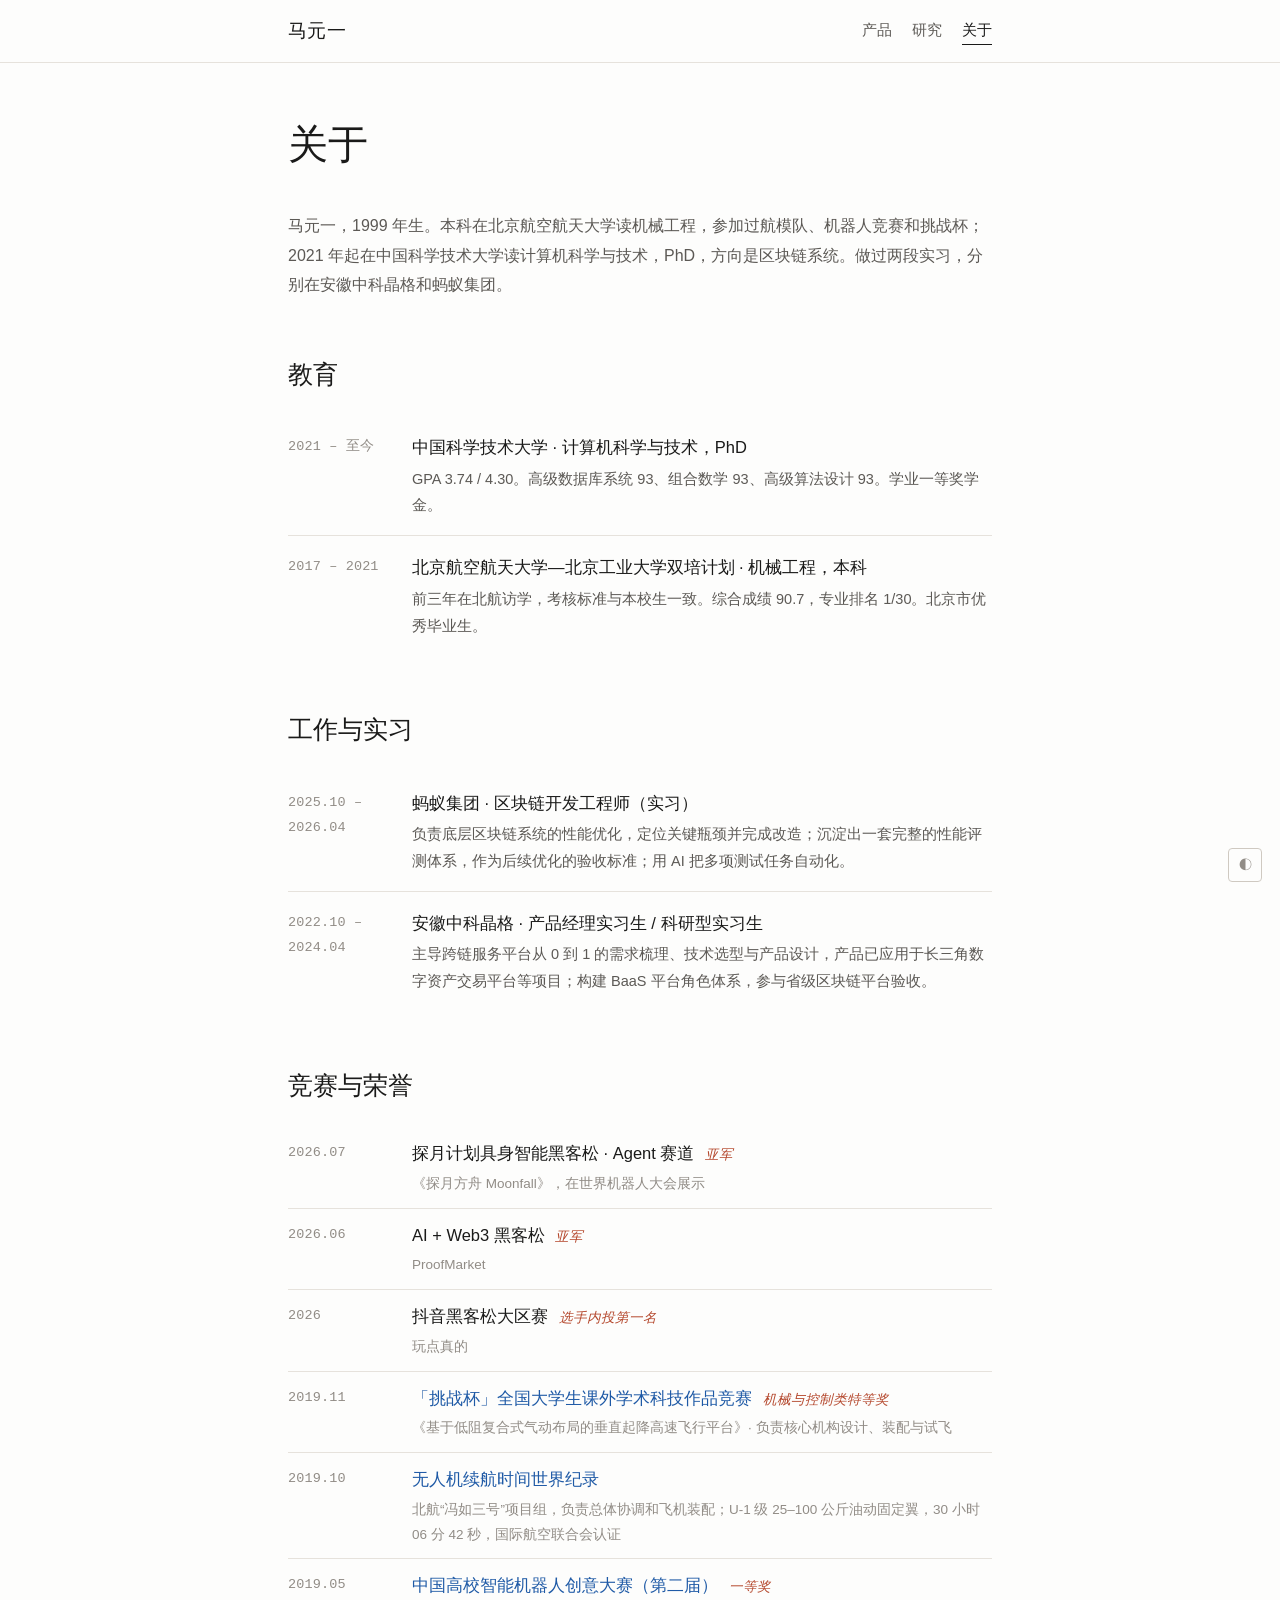
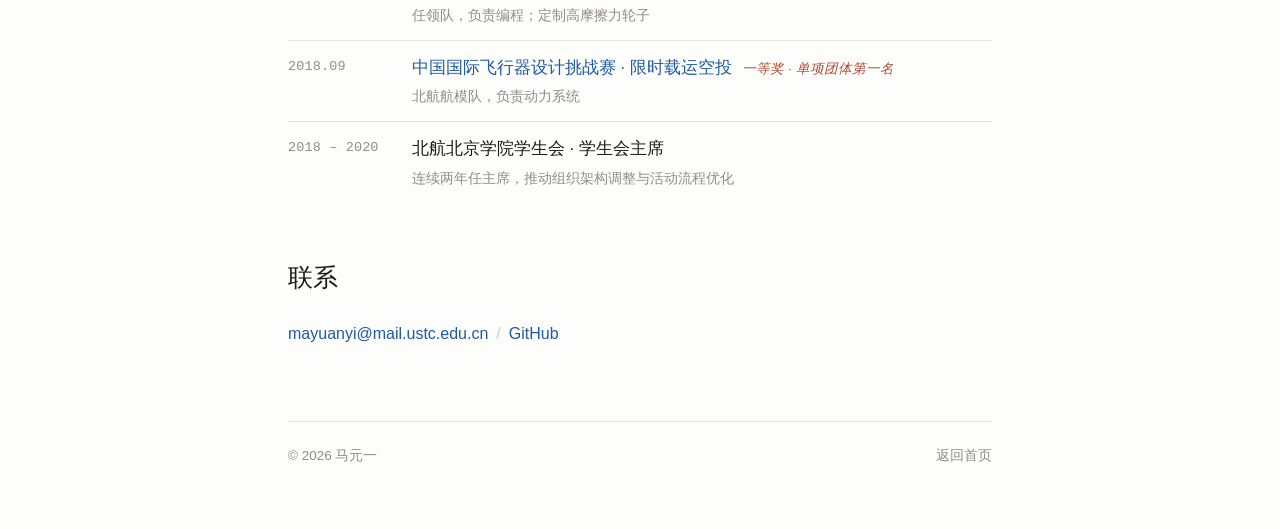
==== commit c4858fae: "本科竞赛页：补机器人大赛的轮子判断，删挑战杯设计图，优化排版 - 机器人大赛：去掉首句，补上"硬件固定、摩擦力是关键、定制高摩擦力轮子" - 挑战杯：删除不能公开的设计图；补充试飞与其他工作 - 航模" ====
--- a/about/index.html
+++ b/about/index.html
@@ -79,7 +79,7 @@
     </div></li>
     <li><span class="when mono">2019.05</span><div class="body">
       <p class="t"><a href="../competitions/robot.html">中国高校智能机器人创意大赛（第二届）</a> <span class="mark">一等奖</span></p>
-      <p class="m">任领队，负责编程</p>
+      <p class="m">任领队，负责编程；定制高摩擦力轮子</p>
     </div></li>
     <li><span class="when mono">2018.09</span><div class="body">
       <p class="t"><a href="../competitions/cadc.html">中国国际飞行器设计挑战赛 · 限时载运空投</a> <span class="mark">一等奖 · 单项团体第一名</span></p>
--- a/assets/style.css
+++ b/assets/style.css
@@ -175,14 +175,30 @@
 .deck img{display:block; width:100%; height:auto; border:1px solid var(--rule); margin-bottom:14px; background:#fff}
 
 /* ── 本科竞赛详情 ─────────────────────── */
-.facts{margin:26px 0 8px; padding:0; list-style:none; border-top:1px solid var(--rule)}
+.lead-photo{margin:26px 0 0}
+.lead-photo img{display:block; width:100%; height:auto; max-height:520px; object-fit:cover; border:1px solid var(--rule)}
+.lead-photo figcaption{font-size:13px; color:var(--ink-3); margin-top:6px}
+.facts{margin:30px 0 8px; padding:0; list-style:none; border-top:1px solid var(--rule)}
 .facts li{display:grid; grid-template-columns:104px 1fr; gap:20px; padding:9px 0; border-bottom:1px solid var(--rule); font-size:15px; color:var(--ink-2)}
 .facts li b{font-weight:normal; color:var(--ink-3); font-size:14px}
 @media(max-width:620px){ .facts li{grid-template-columns:1fr; gap:0} }
-.gallery{display:grid; grid-template-columns:1fr 1fr; gap:14px; margin:22px 0 8px}
+.prose .key{border-left:3px solid var(--mark); padding:2px 0 2px 16px; margin:22px 0}
+.prose .key p{color:var(--ink)}
+.gallery{display:grid; grid-template-columns:1fr 1fr; gap:16px 14px; margin:22px 0 8px}
+.gallery.docs{grid-template-columns:repeat(3,1fr)}
 .gallery figure{margin:0}
-.gallery figure.full{grid-column:1 / -1}
-.gallery img{display:block; width:100%; height:auto; border:1px solid var(--rule); background:var(--bg-2)}
+.gallery a{display:block; aspect-ratio:4/3; overflow:hidden; border:1px solid var(--rule); background:var(--bg-2)}
+.gallery.docs a{aspect-ratio:3/4}
+.gallery img{display:block; width:100%; height:100%; object-fit:cover; transition:transform .2s}
+.gallery.docs img{object-fit:contain; background:#fff}
+.gallery a:hover img{transform:scale(1.02)}
 .gallery figcaption{font-size:13px; color:var(--ink-3); margin-top:6px; line-height:1.6}
-@media(max-width:620px){ .gallery{grid-template-columns:1fr} }
-.backline{font-size:14.5px; color:var(--ink-3); margin-top:40px}
+@media(max-width:620px){ .gallery{grid-template-columns:1fr} .gallery.docs{grid-template-columns:1fr 1fr} }
+.pager{display:flex; justify-content:space-between; gap:16px; margin-top:44px; padding-top:16px; border-top:1px solid var(--rule); font-size:14.5px}
+.pager span{color:var(--ink-3); font-size:13px; display:block}
+.pager .next{text-align:right; margin-left:auto}
+.gallery.three{grid-template-columns:repeat(3,1fr)}
+.gallery.one{grid-template-columns:1fr}
+.gallery.one a{aspect-ratio:auto}
+.gallery.one img{height:auto}
+@media(max-width:620px){ .gallery.three{grid-template-columns:1fr} }
